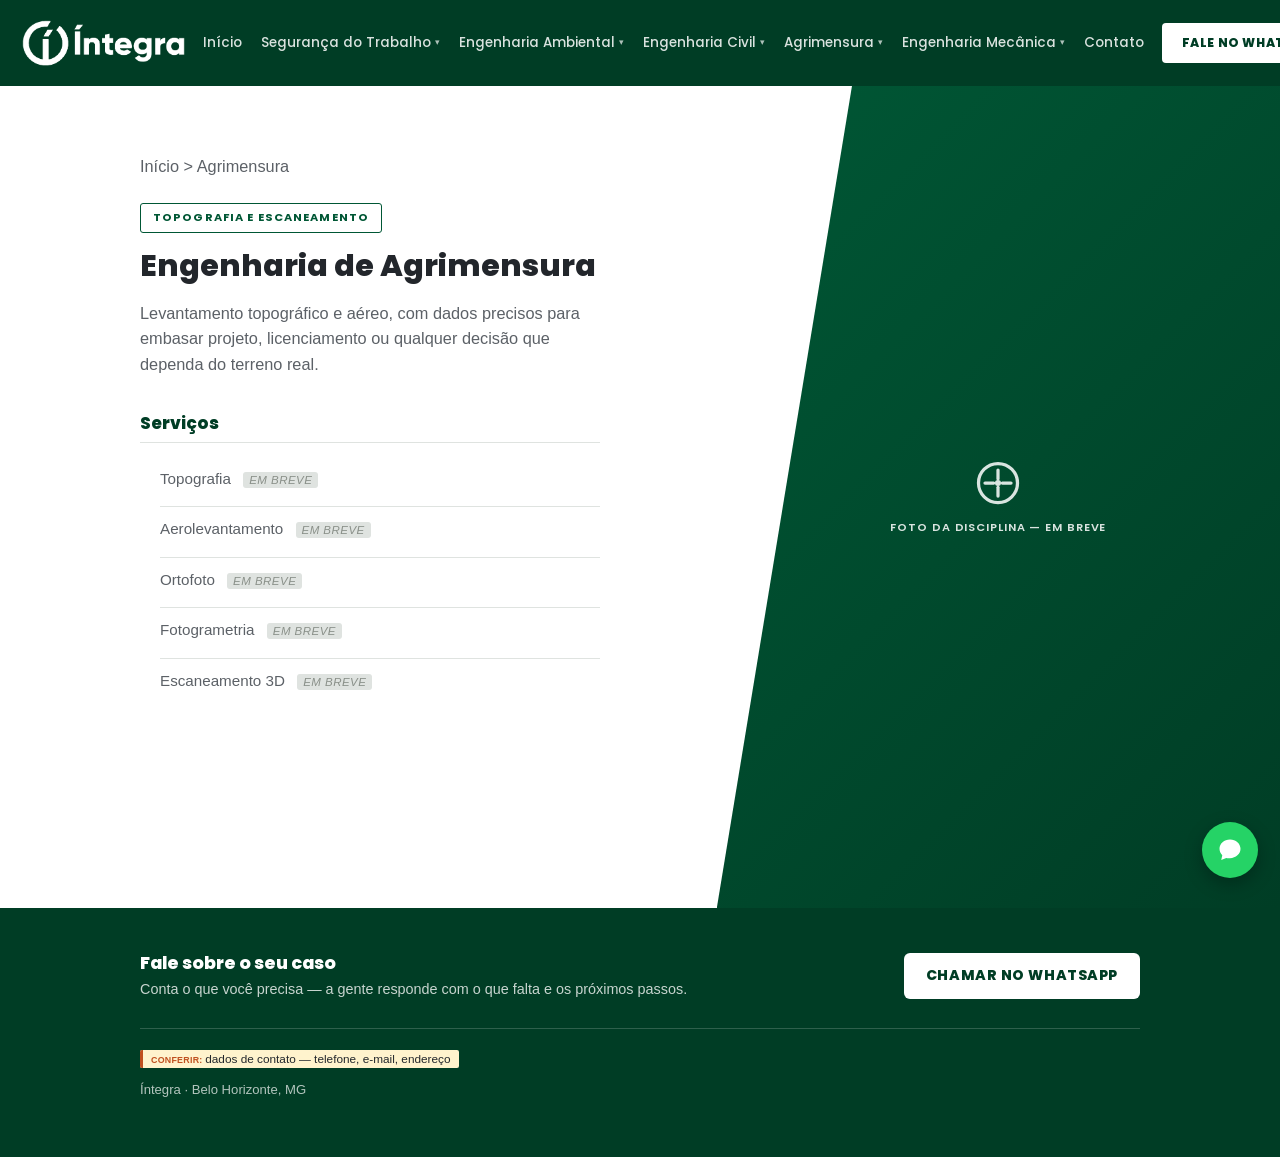
==== agrimensura/index.html @ a0d89a7d "Adiciona páginas de agrimensura, engenharia ambiental/civil/mecânica e índice de segurança do trabal" ====
<!DOCTYPE html>
<html lang="pt-BR">
<head>
  <meta charset="UTF-8">
  <meta name="viewport" content="width=device-width, initial-scale=1.0">
  <title>Agrimensura — Íntegra</title>
  <link rel="preconnect" href="https://fonts.googleapis.com">
  <link rel="preconnect" href="https://fonts.gstatic.com" crossorigin>
  <link href="https://fonts.googleapis.com/css2?family=Poppins:wght@500;600;700&display=swap" rel="stylesheet">
  <link rel="stylesheet" href="../css/style.css">
</head>
<body>

  <header class="site-header">
    <div class="container">
      <a href="../index.html" class="logo">
        <img src="../assets/logo-integra-branca-crop.png" alt="Íntegra">
      </a>

      <div class="header-right">
        <nav class="main-nav">
          <ul>
            <li><a href="../index.html">Início</a></li>

            <li>
              <a href="../seguranca-do-trabalho/index.html">Segurança do Trabalho <span class="caret">▾</span></a>
              <ul class="dropdown">
                <li><span class="wip-link">Programas Legais — <span class="wip-suffix">em breve</span></span></li>
                <li><span class="wip-link">Credenciamento e Mobilizações — <span class="wip-suffix">em breve</span></span></li>
                <li><span class="wip-link">Gestão de Documentos — <span class="wip-suffix">em breve</span></span></li>
                <li><a href="../seguranca-do-trabalho/avcb.html">AVCB</a></li>
                <li><span class="wip-link">CLCB — <span class="wip-suffix">em breve</span></span></li>
                <li><a href="../seguranca-do-trabalho/renovacao-avcb-clcb.html">Renovação de AVCB/CLCB</a></li>
                <li><span class="wip-link">DDL — <span class="wip-suffix">em breve</span></span></li>
              </ul>
            </li>

            <li>
              <a href="../engenharia-ambiental/index.html">Engenharia Ambiental <span class="caret">▾</span></a>
              <ul class="dropdown">
                <li><span class="wip-link">Laudos Ambientais — <span class="wip-suffix">em breve</span></span></li>
              </ul>
            </li>

            <li>
              <a href="../engenharia-civil/index.html">Engenharia Civil <span class="caret">▾</span></a>
              <ul class="dropdown">
                <li><span class="wip-link">Vistoria Técnica — <span class="wip-suffix">em breve</span></span></li>
                <li><span class="wip-link">Laudos — <span class="wip-suffix">em breve</span></span></li>
                <li><span class="wip-link">Gestão de Documentos — <span class="wip-suffix">em breve</span></span></li>
                <li><span class="wip-link">Memórias de Cálculo — <span class="wip-suffix">em breve</span></span></li>
              </ul>
            </li>

            <li>
              <a href="index.html">Agrimensura <span class="caret">▾</span></a>
              <ul class="dropdown">
                <li><span class="wip-link">Topografia — <span class="wip-suffix">em breve</span></span></li>
                <li><span class="wip-link">Aerolevantamento — <span class="wip-suffix">em breve</span></span></li>
                <li><span class="wip-link">Ortofoto — <span class="wip-suffix">em breve</span></span></li>
                <li><span class="wip-link">Fotogrametria — <span class="wip-suffix">em breve</span></span></li>
                <li><span class="wip-link">Escaneamento 3D — <span class="wip-suffix">em breve</span></span></li>
              </ul>
            </li>

            <li>
              <a href="../engenharia-mecanica/index.html">Engenharia Mecânica <span class="caret">▾</span></a>
              <ul class="dropdown">
                <li><span class="wip-link">Laudos Mecânicos — <span class="wip-suffix">em breve</span></span></li>
                <li><span class="wip-link">Memórias de Cálculo — <span class="wip-suffix">em breve</span></span></li>
              </ul>
            </li>

            <li><a href="../index.html#contato">Contato</a></li>
          </ul>
        </nav>

        <a href="#" class="btn-header">Fale no WhatsApp</a>
      </div>
    </div>
  </header>

  <section class="discipline-hero">
    <div class="discipline-photo is-placeholder">
      <svg viewBox="0 0 24 24" fill="none" stroke="currentColor" stroke-width="1.5" stroke-linecap="round" stroke-linejoin="round">
        <circle cx="12" cy="12" r="9"/>
        <line x1="12" y1="6" x2="12" y2="10"/>
        <line x1="12" y1="14" x2="12" y2="18"/>
        <line x1="6" y1="12" x2="10" y2="12"/>
        <line x1="14" y1="12" x2="18" y2="12"/>
        <circle cx="12" cy="12" r="1.4" fill="currentColor" stroke="none"/>
      </svg>
      <span>Foto da disciplina — em breve</span>
    </div>
    <div class="container discipline-hero-inner">
      <div class="discipline-hero-text">
        <p class="breadcrumb discipline-hero-breadcrumb">
          <a href="../index.html">Início</a> &gt; Agrimensura
        </p>
        <span class="eyebrow eyebrow-onLight">Topografia e escaneamento</span>
        <h1>Engenharia de Agrimensura</h1>
        <p>
          Levantamento topográfico e aéreo, com dados precisos para embasar
          projeto, licenciamento ou qualquer decisão que dependa do terreno real.
        </p>

        <div class="service-section">
          <h2>Serviços</h2>
          <ul class="service-list">
            <li><span class="wip">Topografia <span class="tag-wip">em breve</span></span></li>
            <li><span class="wip">Aerolevantamento <span class="tag-wip">em breve</span></span></li>
            <li><span class="wip">Ortofoto <span class="tag-wip">em breve</span></span></li>
            <li><span class="wip">Fotogrametria <span class="tag-wip">em breve</span></span></li>
            <li><span class="wip">Escaneamento 3D <span class="tag-wip">em breve</span></span></li>
          </ul>
        </div>
      </div>
    </div>
  </section>

  <footer class="site-footer" id="contato">
    <div class="container">
      <div class="cta-box">
        <div>
          <h3>Fale sobre o seu caso</h3>
          <p>Conta o que você precisa — a gente responde com o que falta e os próximos passos.</p>
        </div>
        <a href="#" class="btn btn-primary">Chamar no WhatsApp</a>
      </div>
      <div class="footer-meta">
        <span class="conferir">dados de contato — telefone, e-mail, endereço</span>
        <p style="margin-top:10px;">Íntegra · Belo Horizonte, MG</p>
      </div>
    </div>
  </footer>

  <a href="#" class="whatsapp-float" title="Chamar no WhatsApp (número pendente)" aria-label="WhatsApp">
    <svg viewBox="0 0 24 24" xmlns="http://www.w3.org/2000/svg">
      <path d="M12 3C7.03 3 3 6.58 3 11c0 2.08.9 3.97 2.38 5.4L4.5 20.5l4.3-1.62A9.96 9.96 0 0 0 12 19c4.97 0 9-3.58 9-8s-4.03-8-9-8z" fill="#fff"/>
    </svg>
  </a>

</body>
</html>
---- css/style.css ----
/* ===== Base =====
   Identidade: Manual de Marca Íntegra v1, jul/2026.
   Verde Íntegra #005735 é a única cor de marca; grafite #22262B para texto;
   fundos em branco puro.
   Gilroy: pacote gratuito (Radomir Tinkov, EULA item h autoriza @font-face
   em site) só tem 2 pesos — ExtraBold e Light. Usada nos títulos e botões,
   onde ExtraBold funciona bem; menu e texto miúdo continuam em Poppins,
   que cobre os pesos intermediários que a Gilroy free não tem.
   Sobre fundo escuro (header/hero), a marca vai em negativa branca, conforme
   regra de aplicação do manual — não usamos o verde sobre o próprio verde. */

@font-face {
  font-family: "Gilroy";
  src: url("../assets/fonts/Gilroy-ExtraBold.otf") format("opentype");
  font-weight: 800;
  font-style: normal;
  font-display: swap;
}

@font-face {
  font-family: "Gilroy";
  src: url("../assets/fonts/Gilroy-Light.otf") format("opentype");
  font-weight: 300;
  font-style: normal;
  font-display: swap;
}

:root {
  --bg: #ffffff;
  --bg-card: #ffffff;
  --bg-soft: #f6f8f6;
  --text: #22262B;
  --text-muted: #5c6167;
  --border: #dfe3e0;
  --primary: #005735;
  --primary-dark: #003d25;
  --accent: #005735;
  --accent-dark: #003d25;
  --conferir-bg: #fff3cd;
  --conferir-border: #c0501f;
  --radius: 6px;
  --font-display: "Poppins", -apple-system, "Segoe UI", Roboto, Helvetica, Arial, sans-serif;
  --font-impact: "Gilroy", "Poppins", -apple-system, "Segoe UI", Roboto, Helvetica, Arial, sans-serif;
}

* { box-sizing: border-box; }

body {
  margin: 0;
  font-family: -apple-system, "Segoe UI", Roboto, Helvetica, Arial, sans-serif;
  color: var(--text);
  background: var(--bg);
  line-height: 1.55;
}

.container {
  max-width: 1040px;
  margin: 0 auto;
  padding: 0 20px;
}

h1, h2, h3 { line-height: 1.25; margin-top: 0; font-family: var(--font-impact); font-weight: 800; }
a { color: var(--primary); }

/* ===== Eyebrow tag ===== */
.eyebrow {
  display: inline-block;
  font-family: var(--font-display);
  font-size: 0.7rem;
  font-weight: 700;
  text-transform: uppercase;
  letter-spacing: 0.1em;
  padding: 5px 12px;
  border-radius: 3px;
  border: 1px solid currentColor;
}

.eyebrow-onDark { color: #fff; border-color: rgba(255,255,255,0.55); }
.eyebrow-onLight { color: var(--primary); border-color: var(--primary); }

/* ===== Header ===== */
header.site-header {
  background: var(--primary-dark);
}

.site-header .container {
  display: flex;
  align-items: center;
  justify-content: space-between;
  max-width: 1320px;
  padding-top: 12px;
  padding-bottom: 12px;
  flex-wrap: nowrap;
  gap: 16px;
}

.header-right {
  display: flex;
  align-items: center;
  gap: 18px;
  flex-shrink: 0;
}

.logo {
  display: flex;
  align-items: center;
  text-decoration: none;
  flex-shrink: 0;
  /* área de respiro mínima ao redor da marca, por enquanto só no eixo vertical
     já que o header tem altura fixa — reveja se o header crescer */
  padding: 6px 0;
}

.logo img {
  height: 50px;
  width: auto;
  display: block;
}

nav.main-nav ul {
  list-style: none;
  display: flex;
  align-items: center;
  flex-wrap: nowrap;
  gap: 19px;
  margin: 0;
  padding: 0;
  font-family: var(--font-display);
}

nav.main-nav li { position: relative; }

nav.main-nav > ul > li > a {
  text-decoration: none;
  color: rgba(255,255,255,0.85);
  font-size: 0.84rem;
  font-weight: 500;
  display: inline-flex;
  align-items: center;
  gap: 4px;
  padding: 6px 0;
  white-space: nowrap;
}

nav.main-nav > ul > li > a:hover,
nav.main-nav > ul > li:hover > a { color: #fff; }

nav.main-nav .caret { font-size: 0.65em; opacity: 0.8; }

nav.main-nav .dropdown {
  position: absolute;
  top: 100%;
  left: -14px;
  width: max-content;
  max-width: 320px;
  background: #fff;
  border-radius: var(--radius);
  box-shadow: 0 12px 28px rgba(0,0,0,0.18);
  padding: 8px 0;
  gap: 0;
  flex-direction: column;
  opacity: 0;
  visibility: hidden;
  transform: translateY(6px);
  transition: opacity .15s ease, transform .15s ease, visibility .15s;
  z-index: 30;
}

nav.main-nav li:hover > .dropdown,
nav.main-nav li:focus-within > .dropdown {
  opacity: 1;
  visibility: visible;
  transform: translateY(0);
}

nav.main-nav .dropdown a {
  color: var(--text-muted);
  font-size: 0.85rem;
  font-weight: 400;
  padding: 8px 18px;
  display: block;
  white-space: nowrap;
}

nav.main-nav .dropdown a:hover { background: var(--bg-soft); color: var(--primary); }

nav.main-nav .dropdown .wip-link {
  display: block;
  color: var(--text-muted);
  font-size: 0.85rem;
  font-weight: 400;
  padding: 8px 18px;
  white-space: nowrap;
  cursor: default;
}

.wip-suffix {
  font-style: italic;
  color: #9aa09b;
}

.btn-header {
  background: #fff;
  color: var(--primary-dark);
  text-transform: uppercase;
  font-family: var(--font-impact);
  font-weight: 800;
  font-size: 0.76rem;
  letter-spacing: 0.05em;
  padding: 11px 20px;
  border-radius: 4px;
  text-decoration: none;
  white-space: nowrap;
}

.btn-header:hover { background: var(--bg-soft); }

/* ===== Hero =====
   A faixa verde fica só no header — o hero é fundo claro, encostado
   no menu, sem uma segunda faixa escura embaixo. */
.hero {
  background: var(--bg);
  padding: 40px 0 12px;
}

.hero h1 {
  color: var(--text);
  font-size: 1.9rem;
  max-width: 680px;
  margin-bottom: 14px;
}

.hero p {
  max-width: 640px;
  font-size: 1.02rem;
  color: var(--text-muted);
}

/* ===== Discipline blocks ===== */
.disciplines {
  display: grid;
  grid-template-columns: repeat(auto-fit, minmax(260px, 1fr));
  gap: 24px;
  padding: 48px 0;
}

.discipline-card {
  background: var(--bg-card);
  border: 1px solid var(--border);
  border-radius: var(--radius);
  padding: 26px;
}

.discipline-card .eyebrow { margin-bottom: 14px; }

.discipline-card h2 {
  font-size: 1.2rem;
  color: var(--text);
  margin-bottom: 6px;
}

.discipline-card h2 a {
  color: inherit;
  text-decoration: none;
}

.discipline-card h2 a:hover { color: var(--accent); }

.discipline-card .discipline-desc {
  color: var(--text-muted);
  font-size: 0.94rem;
  margin-bottom: 16px;
}

.service-list {
  list-style: none;
  margin: 0;
  padding: 0;
}

.service-list li {
  border-top: 1px solid var(--border);
}

.service-list li:first-child { border-top: none; }

.service-list a,
.service-list .wip {
  display: block;
  padding: 10px 0;
  text-decoration: none;
  font-size: 0.95rem;
}

.service-list a { color: var(--text); font-weight: 500; }
.service-list a:hover { color: var(--accent); }

.service-list .wip {
  color: var(--text-muted);
}

.tag-wip {
  font-size: 0.72rem;
  font-style: italic;
  text-transform: uppercase;
  letter-spacing: 0.04em;
  background: var(--border);
  color: #8a9089;
  padding: 2px 6px;
  border-radius: 3px;
  margin-left: 8px;
}

/* ===== Future disciplines note ===== */
.future-note {
  padding: 0 0 56px;
  color: var(--text-muted);
  font-size: 0.92rem;
  border-top: 1px dashed var(--border);
  margin-top: -24px;
  padding-top: 24px;
}

/* ===== Context block ===== */
.context-block {
  background: var(--bg-soft);
  padding: 44px 0;
  border-top: 1px solid var(--border);
  border-bottom: 1px solid var(--border);
}

.context-block .container { max-width: 720px; }
.context-block h2 { color: var(--text); font-size: 1.1rem; }
.context-block p { color: var(--text-muted); }

/* ===== Footer / CTA ===== */
footer.site-footer {
  background: var(--primary-dark);
  padding: 44px 0;
  color: #fff;
}

.cta-box {
  display: flex;
  justify-content: space-between;
  align-items: center;
  flex-wrap: wrap;
  gap: 20px;
}

.cta-box h3 { margin-bottom: 4px; font-size: 1.1rem; color: #fff; }
.cta-box p { margin: 0; color: rgba(255,255,255,0.78); font-size: 0.9rem; }

.btn {
  display: inline-block;
  padding: 12px 22px;
  border-radius: var(--radius);
  text-decoration: none;
  font-size: 0.88rem;
  font-weight: 800;
  font-family: var(--font-impact);
  text-transform: uppercase;
  letter-spacing: 0.04em;
}

.btn-primary {
  background: #fff;
  color: var(--primary-dark);
}

.btn-primary:hover { background: var(--bg-soft); }

.footer-meta {
  margin-top: 28px;
  padding-top: 20px;
  border-top: 1px solid rgba(255,255,255,0.18);
  font-size: 0.82rem;
  color: rgba(255,255,255,0.7);
}

.footer-meta .conferir { color: var(--text); }

/* ===== Floating WhatsApp button =====
   Verde padrão do próprio WhatsApp — ícone de terceiro, não é a marca
   Íntegra, por isso fica fora da paleta oficial de propósito (precisa
   ser reconhecível como WhatsApp). */
.whatsapp-float {
  position: fixed;
  bottom: 22px;
  right: 22px;
  width: 56px;
  height: 56px;
  border-radius: 50%;
  background: #25D366;
  display: flex;
  align-items: center;
  justify-content: center;
  box-shadow: 0 6px 18px rgba(0,0,0,0.28);
  z-index: 100;
  text-decoration: none;
}

.whatsapp-float:hover { background: #1fb958; }

.whatsapp-float svg { width: 28px; height: 28px; }

/* ===== CONFERIR marker ===== */
.conferir {
  background: var(--conferir-bg);
  border-left: 3px solid var(--conferir-border);
  padding: 2px 8px;
  font-size: 0.9em;
  border-radius: 2px;
}

.conferir::before {
  content: "CONFERIR: ";
  font-weight: 700;
  font-size: 0.75em;
  text-transform: uppercase;
  letter-spacing: 0.03em;
  color: var(--conferir-border);
}

/* ===== Discipline page (hub por menu) =====
   Foto em painel diagonal, sangrando até a borda direita da tela; texto
   fica preso ao container normal à esquerda. Sem foto real ainda, o
   painel usa um placeholder em degradê verde. */
.discipline-hero {
  position: relative;
  overflow: hidden;
  min-height: calc(100vh - 78px); /* 78px = altura aproximada do header */
  display: flex;
  align-items: flex-start;
  padding: 48px 0 56px;
}

.discipline-hero-inner { position: relative; z-index: 2; width: 100%; }

.discipline-hero-breadcrumb { padding: 0; margin: 0 0 24px; }

.discipline-hero-text { max-width: 460px; }
.discipline-hero-text .eyebrow { margin-bottom: 14px; }
.discipline-hero-text h1 { font-size: 1.9rem; color: var(--text); margin-bottom: 14px; }
.discipline-hero-text > p { font-size: 1.02rem; color: var(--text-muted); }

.discipline-hero-text .service-section { margin-top: 36px; margin-bottom: 0; }

.discipline-photo {
  position: absolute;
  top: 0;
  right: 0;
  bottom: 0;
  width: 44%;
  z-index: 1;
  clip-path: polygon(24% 0, 100% 0, 100% 100%, 0% 100%);
}

.discipline-photo img {
  width: 100%;
  height: 100%;
  object-fit: cover;
  object-position: center 15%;
  display: block;
}

/* placeholder até existir foto real de cada disciplina */
.discipline-photo.is-placeholder {
  background: linear-gradient(135deg, var(--primary) 0%, var(--primary-dark) 100%);
  display: flex;
  flex-direction: column;
  align-items: center;
  justify-content: center;
  gap: 10px;
  color: rgba(255,255,255,0.85);
}

.discipline-photo.is-placeholder svg { width: 52px; height: 52px; }

.discipline-photo.is-placeholder span {
  font-family: var(--font-display);
  font-size: 0.7rem;
  font-weight: 600;
  text-transform: uppercase;
  letter-spacing: 0.08em;
  text-align: center;
  padding: 0 24px;
}

@media (max-width: 780px) {
  .discipline-hero { min-height: 0; padding: 0 0 24px; display: block; }

  .discipline-photo {
    position: static;
    width: auto;
    height: 220px;
    clip-path: none;
    margin: 24px 20px 0;
  }

  .discipline-hero-text { max-width: none; padding: 32px 20px 0; }
}

/* ===== Service page ===== */
.breadcrumb {
  font-size: 0.85rem;
  color: var(--text-muted);
  padding: 20px 0 0;
}

.breadcrumb a { color: var(--text-muted); text-decoration: none; }
.breadcrumb a:hover { text-decoration: underline; }

.service-content {
  max-width: 760px;
  margin: 0 auto;
  padding: 0 20px;
}

.service-header {
  padding: 20px 0 8px;
  border-bottom: 1px solid var(--border);
  margin-bottom: 28px;
}

.service-header h1 { font-size: 1.7rem; margin-bottom: 4px; color: var(--text); }
.service-header .apelido { color: var(--text-muted); font-size: 1rem; font-weight: 400; }
.service-header .resumo { font-size: 1.05rem; margin-top: 14px; }

.service-section {
  margin-bottom: 32px;
}

.service-section h2 {
  font-size: 1.05rem;
  color: var(--primary-dark);
  border-bottom: 1px solid var(--border);
  padding-bottom: 8px;
  margin-bottom: 14px;
}

.service-section ul, .service-section ol {
  padding-left: 20px;
}

.service-section li { margin-bottom: 6px; }

.faq-item { margin-bottom: 16px; }
.faq-item .q { font-weight: 600; margin-bottom: 4px; }

.included-note {
  margin-top: 12px;
  font-size: 0.92rem;
  color: var(--text-muted);
  font-style: italic;
}
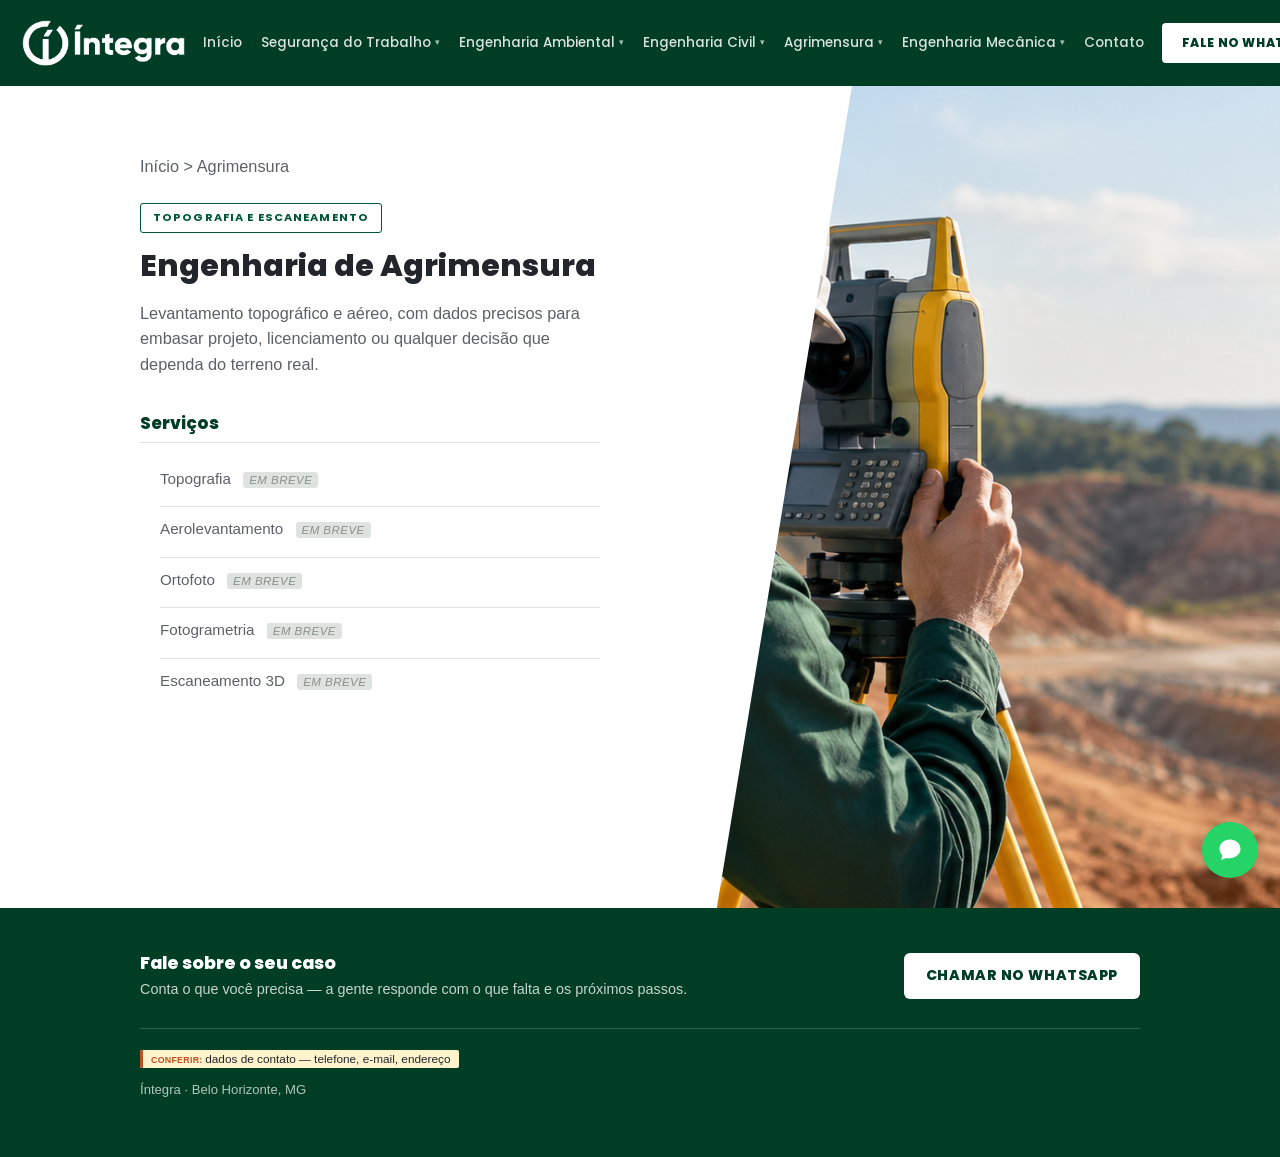
==== commit ea1047b7: "Adiciona fotos reais nas páginas de agrimensura e engenharia civil Substitui os ícones placeholder p" ====
--- a/agrimensura/index.html
+++ b/agrimensura/index.html
@@ -81,16 +81,8 @@
   </header>
 
   <section class="discipline-hero">
-    <div class="discipline-photo is-placeholder">
-      <svg viewBox="0 0 24 24" fill="none" stroke="currentColor" stroke-width="1.5" stroke-linecap="round" stroke-linejoin="round">
-        <circle cx="12" cy="12" r="9"/>
-        <line x1="12" y1="6" x2="12" y2="10"/>
-        <line x1="12" y1="14" x2="12" y2="18"/>
-        <line x1="6" y1="12" x2="10" y2="12"/>
-        <line x1="14" y1="12" x2="18" y2="12"/>
-        <circle cx="12" cy="12" r="1.4" fill="currentColor" stroke="none"/>
-      </svg>
-      <span>Foto da disciplina — em breve</span>
+    <div class="discipline-photo">
+      <img src="../assets/photos/Topografia.png" alt="Levantamento topográfico em campo">
     </div>
     <div class="container discipline-hero-inner">
       <div class="discipline-hero-text">
